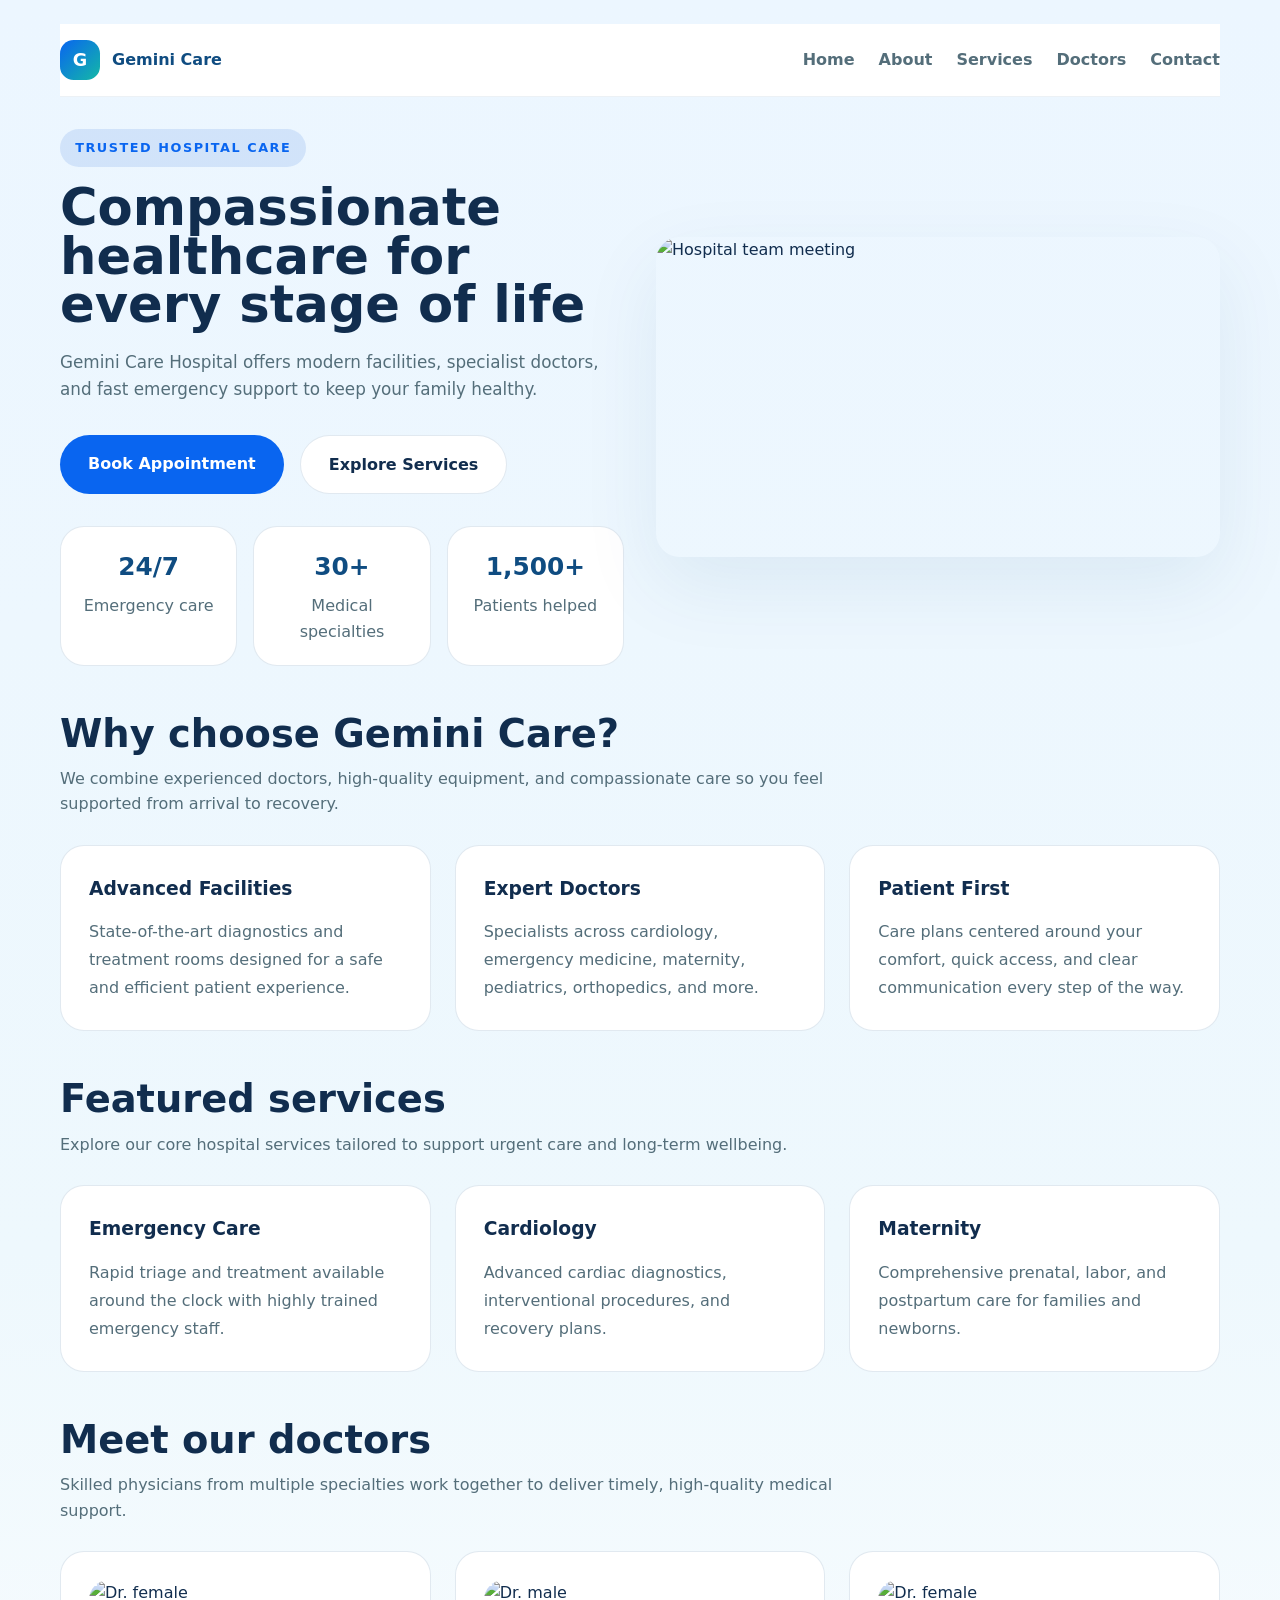
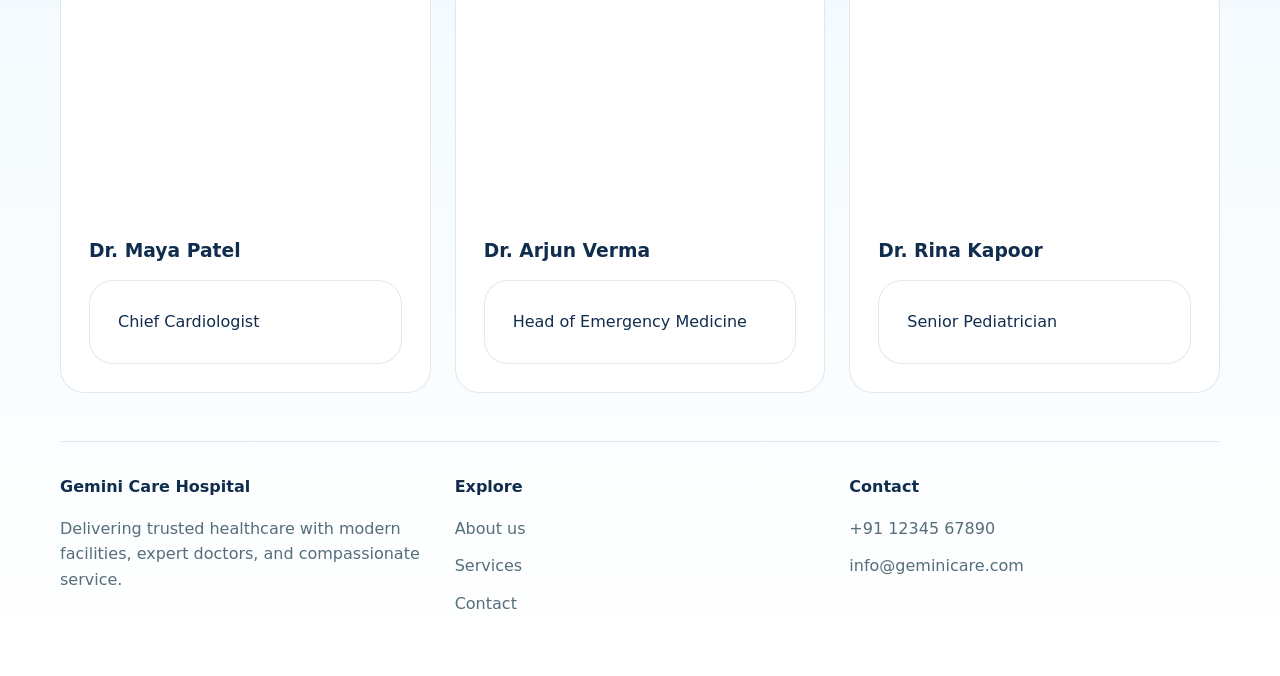
==== index.html @ 45336fba "first commit" ====
<!DOCTYPE html>
<html lang="en">
<head>
  <meta charset="UTF-8" />
  <meta name="viewport" content="width=device-width, initial-scale=1.0" />
  <title>Gemini Care Hospital</title>
  <link rel="stylesheet" href="style.css" />
</head>
<body>
  <div class="page">
    <header class="header">
      <a href="index.html" class="brand"><span class="mark">G</span>Gemini Care</a>
      <button class="menu-toggle" aria-label="Toggle navigation" aria-expanded="false">
        <span></span>
        <span></span>
        <span></span>
      </button>
      <nav class="nav">
        <a href="index.html">Home</a>
        <a href="about.html">About</a>
        <a href="services.html">Services</a>
        <a href="doctors.html">Doctors</a>
        <a href="contact.html">Contact</a>
      </nav>
    </header>

    <section class="hero">
      <div class="hero-copy">
        <span class="eyebrow">Trusted hospital care</span>
        <h1>Compassionate healthcare for every stage of life</h1>
        <p>Gemini Care Hospital offers modern facilities, specialist doctors, and fast emergency support to keep your family healthy.</p>
        <div class="hero-actions">
          <a href="contact.html" class="button button-primary">Book Appointment</a>
          <a href="services.html" class="button button-secondary">Explore Services</a>
        </div>

        <div class="stats">
          <div class="stat">
            <strong>24/7</strong>
            <span>Emergency care</span>
          </div>
          <div class="stat">
            <strong>30+</strong>
            <span>Medical specialties</span>
          </div>
          <div class="stat">
            <strong>1,500+</strong>
            <span>Patients helped</span>
          </div>
        </div>
      </div>
      <div class="hero-image">
        <img src="https://images.pexels.com/photos/4052238/pexels-photo-4052238.jpeg?auto=compress&cs=tinysrgb&w=1200" alt="Hospital team meeting" />
      </div>
    </section>

    <section class="section">
      <div class="section-header">
        <h2>Why choose Gemini Care?</h2>
        <p>We combine experienced doctors, high-quality equipment, and compassionate care so you feel supported from arrival to recovery.</p>
      </div>
      <div class="grid-3">
        <div class="feature-card card">
          <h3>Advanced Facilities</h3>
          <p>State-of-the-art diagnostics and treatment rooms designed for a safe and efficient patient experience.</p>
        </div>
        <div class="feature-card card">
          <h3>Expert Doctors</h3>
          <p>Specialists across cardiology, emergency medicine, maternity, pediatrics, orthopedics, and more.</p>
        </div>
        <div class="feature-card card">
          <h3>Patient First</h3>
          <p>Care plans centered around your comfort, quick access, and clear communication every step of the way.</p>
        </div>
      </div>
    </section>

    <section class="section">
      <div class="section-header">
        <h2>Featured services</h2>
        <p>Explore our core hospital services tailored to support urgent care and long-term wellbeing.</p>
      </div>
      <div class="grid-3">
        <div class="card">
          <h3>Emergency Care</h3>
          <p>Rapid triage and treatment available around the clock with highly trained emergency staff.</p>
        </div>
        <div class="card">
          <h3>Cardiology</h3>
          <p>Advanced cardiac diagnostics, interventional procedures, and recovery plans.</p>
        </div>
        <div class="card">
          <h3>Maternity</h3>
          <p>Comprehensive prenatal, labor, and postpartum care for families and newborns.</p>
        </div>
      </div>
    </section>

    <section class="section">
      <div class="section-header">
        <h2>Meet our doctors</h2>
        <p>Skilled physicians from multiple specialties work together to deliver timely, high-quality medical support.</p>
      </div>
      <div class="grid-3">
        <div class="profile-card">
          <img src="https://images.pexels.com/photos/3786134/pexels-photo-3786134.jpeg?auto=compress&cs=tinysrgb&w=1200" alt="Dr. female" />
          <h3>Dr. Maya Patel</h3>
          <p class="card">Chief Cardiologist</p>
        </div>
        <div class="profile-card">
          <img src="https://images.pexels.com/photos/1170979/pexels-photo-1170979.jpeg?auto=compress&cs=tinysrgb&w=1200" alt="Dr. male" />
          <h3>Dr. Arjun Verma</h3>
          <p class="card">Head of Emergency Medicine</p>
        </div>
        <div class="profile-card">
          <img src="https://images.pexels.com/photos/5212334/pexels-photo-5212334.jpeg?auto=compress&cs=tinysrgb&w=1200" alt="Dr. female" />
          <h3>Dr. Rina Kapoor</h3>
          <p class="card">Senior Pediatrician</p>
        </div>
      </div>
    </section>

    <footer>
      <div class="footer-grid">
        <div>
          <h4>Gemini Care Hospital</h4>
          <p>Delivering trusted healthcare with modern facilities, expert doctors, and compassionate service.</p>
        </div>
        <div>
          <h4>Explore</h4>
          <a href="about.html">About us</a><br />
          <a href="services.html">Services</a><br />
          <a href="contact.html">Contact</a>
        </div>
        <div>
          <h4>Contact</h4>
          <a href="tel:+911234567890">+91 12345 67890</a><br />
          <a href="mailto:info@geminicare.com">info@geminicare.com</a>
        </div>
      </div>
    </footer>
  </div>
  <script src="script.js"></script>
</body>
</html>
---- style.css ----
:root {
  --bg: linear-gradient(180deg, #ecf6ff 0%, #eef8fd 55%, #ffffff 100%);
  --surface: #ffffff;
  --primary: #0965f0;
  --secondary: #0f4c81;
  --accent: #14b8a6;
  --text: #112d4e;
  --muted: #546e7a;
  --border: rgba(15, 76, 129, 0.12);
  --radius: 1.5rem;
}

* {
  box-sizing: border-box;
  margin: 0;
  padding: 0;
}

html {
  scroll-behavior: smooth;
}

body {
  min-height: 100%;
  font-family: 'Inter', system-ui, sans-serif;
  background: var(--bg);
  color: var(--text);
  line-height: 1.6;
}

img {
  max-width: 100%;
  display: block;
}

button,
input,
textarea {
  font: inherit;
}

a {
  color: inherit;
  text-decoration: none;
}

.page {
  width: min(1160px, calc(100% - 2rem));
  margin: 0 auto;
  padding: 1.5rem 0 3rem;
}

.header {
  position: sticky;
  top: 0;
  z-index: 50;
  display: flex;
  align-items: center;
  justify-content: space-between;
  gap: 1rem;
  padding: 1rem 0;
  background: rgba(255, 255, 255, 0.98);
  backdrop-filter: blur(12px);
  border-bottom: 1px solid rgba(15, 76, 129, 0.08);
}

.brand {
  display: inline-flex;
  align-items: center;
  gap: 0.75rem;
  font-weight: 800;
  color: var(--secondary);
}

.brand .mark {
  width: 2.5rem;
  height: 2.5rem;
  border-radius: 0.85rem;
  background: linear-gradient(135deg, var(--primary), var(--accent));
  color: white;
  display: grid;
  place-items: center;
  font-size: 1.1rem;
}

.nav {
  display: flex;
  gap: 1.5rem;
  flex: 1;
  justify-content: flex-end;
  flex-wrap: wrap;
  width: 100%;
}

.menu-toggle {
  display: none;
  border: none;
  background: transparent;
  cursor: pointer;
  width: 2.6rem;
  height: 2.6rem;
  position: relative;
  padding: 0;
  margin-left: auto;
}

.menu-toggle span {
  display: block;
  position: absolute;
  left: 0.35rem;
  right: 0.35rem;
  height: 2px;
  background: var(--text);
  border-radius: 999px;
  transition: transform 0.25s ease, opacity 0.25s ease;
}

.menu-toggle span:nth-child(1) {
  top: 0.8rem;
}

.menu-toggle span:nth-child(2) {
  top: 1.25rem;
}

.menu-toggle span:nth-child(3) {
  top: 1.7rem;
}

.header.menu-open .menu-toggle span:nth-child(1) {
  transform: translateY(0.45rem) rotate(45deg);
}

.header.menu-open .menu-toggle span:nth-child(2) {
  opacity: 0;
}

.header.menu-open .menu-toggle span:nth-child(3) {
  transform: translateY(-0.45rem) rotate(-45deg);
}

.nav a {
  color: var(--muted);
  font-weight: 600;
  position: relative;
  transition: color 0.2s ease;
}

.nav a::after {
  content: '';
  position: absolute;
  left: 0;
  bottom: -0.25rem;
  width: 0;
  height: 2px;
  background: var(--primary);
  transition: width 0.2s ease;
}

.nav a:hover {
  color: var(--primary);
}

.nav a:hover::after {
  width: 100%;
}

.hero {
  display: grid;
  grid-template-columns: 1fr 1fr;
  gap: 2rem;
  align-items: center;
  margin: 2rem 0 2.5rem;
}

.hero-copy {
  max-width: 52rem;
}

.hero-copy .eyebrow {
  display: inline-flex;
  padding: 0.55rem 0.95rem;
  border-radius: 999px;
  background: rgba(21, 88, 214, 0.12);
  color: var(--primary);
  letter-spacing: 0.12em;
  text-transform: uppercase;
  font-weight: 700;
  font-size: 0.8rem;
  margin-bottom: 1rem;
}

.hero-copy h1 {
  font-size: clamp(2.75rem, 4vw, 4.5rem);
  line-height: 0.95;
  margin-bottom: 1.25rem;
}

.hero-copy p {
  color: var(--muted);
  margin-bottom: 2rem;
  font-size: 1.05rem;
}

.hero-actions {
  display: flex;
  gap: 1rem;
  flex-wrap: wrap;
}

.button,
.input-button {
  border: none;
  border-radius: 999px;
  padding: 1rem 1.75rem;
  font-weight: 700;
  transition: transform 0.2s ease, opacity 0.2s ease;
}

.button-primary {
  background: var(--primary);
  color: white;
}

.button-secondary {
  background: white;
  color: var(--text);
  border: 1px solid var(--border);
}

.button:hover,
.input-button:hover {
  transform: translateY(-2px);
  opacity: 0.95;
}

.card .button {
  margin-top: 1.5rem;
}

.hero-image {
  border-radius: var(--radius);
  overflow: hidden;
  box-shadow: 0 28px 80px rgba(15, 76, 129, 0.08);
  min-height: 320px;
}

.hero-image img {
  width: 100%;
  height: 100%;
  object-fit: cover;
}

.section {
  margin: 3rem 0;
}

.section-header {
  display: flex;
  flex-direction: column;
  gap: 0.75rem;
  margin-bottom: 1.75rem;
}

.section-header h2 {
  font-size: clamp(2rem, 3vw, 3.3rem);
  line-height: 1.05;
}

.section-header p {
  max-width: 52rem;
  color: var(--muted);
}

.grid-3,
.grid-2,
.grid-4 {
  display: grid;
  gap: 1.5rem;
}

.grid-3 {
  grid-template-columns: repeat(3, minmax(0, 1fr));
}

.grid-2 {
  grid-template-columns: repeat(2, minmax(0, 1fr));
}

.card,
.profile-card,
.review-card,
.feature-card,
.contact-card {
  background: var(--surface);
  border: 1px solid var(--border);
  border-radius: var(--radius);
  padding: 1.75rem;
}

.card h3,
.profile-card h3,
.review-card h3 {
  margin-bottom: 0.9rem;
}

.card p,
.review-card p {
  color: var(--muted);
  line-height: 1.75;
}

.stats {
  display: grid;
  grid-template-columns: repeat(3, minmax(0, 1fr));
  gap: 1rem;
  margin-top: 2rem;
}

.stat {
  background: white;
  border-radius: 1.5rem;
  padding: 1.25rem;
  text-align: center;
  border: 1px solid var(--border);
}

.stat strong {
  display: block;
  font-size: 1.55rem;
  margin-bottom: 0.4rem;
  color: var(--secondary);
}

.stat span {
  color: var(--muted);
}

.profile-card img {
  width: 100%;
  height: 240px;
  object-fit: cover;
  border-radius: 1.25rem;
  margin-bottom: 1rem;
}

.review-card {
  display: grid;
  gap: 1rem;
}

.review-meta {
  display: flex;
  align-items: center;
  gap: 1rem;
}

.review-meta img {
  width: 3rem;
  height: 3rem;
  border-radius: 999px;
  object-fit: cover;
}

.contact-grid {
  display: grid;
  grid-template-columns: 1fr 0.9fr;
  gap: 2rem;
}

.form-field {
  width: 100%;
  border-radius: 1rem;
  border: 1px solid var(--border);
  padding: 1rem 1.1rem;
  margin-bottom: 1rem;
  background: white;
}

footer {
  padding-top: 2rem;
  border-top: 1px solid var(--border);
  color: var(--muted);
}

footer .footer-grid {
  display: grid;
  grid-template-columns: repeat(3, minmax(0, 1fr));
  gap: 1.5rem;
}

footer h4 {
  margin-bottom: 1rem;
  color: var(--text);
}

footer a {
  display: inline-block;
  margin-bottom: 0.75rem;
  color: var(--muted);
}

footer a:hover {
  color: var(--primary);
}

@media (max-width: 920px) {
  .page {
    width: calc(100% - 2rem);
    padding: 1rem 0 2rem;
  }

  .header {
    justify-content: space-between;
    position: relative;
    padding-bottom: 1rem;
  }

  .menu-toggle {
    display: inline-flex;
    align-items: center;
    justify-content: center;
  }

  .nav {
    display: none;
    flex-direction: column;
    align-items: stretch;
    gap: 0.75rem;
    width: 100%;
    background: white;
    position: absolute;
    top: calc(100% + 0.5rem);
    left: 0;
    right: 0;
    padding: 1rem 1.25rem 1.25rem;
    border-radius: 0 0 1.25rem 1.25rem;
    box-shadow: 0 24px 60px rgba(15, 76, 129, 0.12);
    transition: opacity 0.3s ease, transform 0.3s ease;
  }

  .header.menu-open {
    padding-bottom: 1rem;
  }

  .header.menu-open .nav {
    display: flex;
    opacity: 1;
    transform: translateY(0);
  }

  .nav a {
    padding: 0.85rem 0.25rem;
    border-radius: 0.95rem;
    color: var(--text);
    background: rgba(21, 88, 214, 0.05);
  }

  .hero,
  .contact-grid,
  .stats,
  .grid-3,
  .grid-2,
  footer .footer-grid {
    grid-template-columns: 1fr;
  }

  .hero-copy {
    max-width: 100%;
  }

  .section-header p {
    max-width: 100%;
  }
}

@media (max-width: 620px) {
  .page {
    padding: 1rem 0 1.5rem;
  }

  .header {
    flex-direction: column;
    align-items: flex-start;
  }

  .hero {
    gap: 1.25rem;
  }

  .hero-copy h1 {
    font-size: 2.4rem;
  }

  .button,
  .input-button {
    width: 100%;
  }

  .nav {
    width: 100%;
    justify-content: flex-start;
  }

  .hero-image {
    min-height: 260px;
  }
}
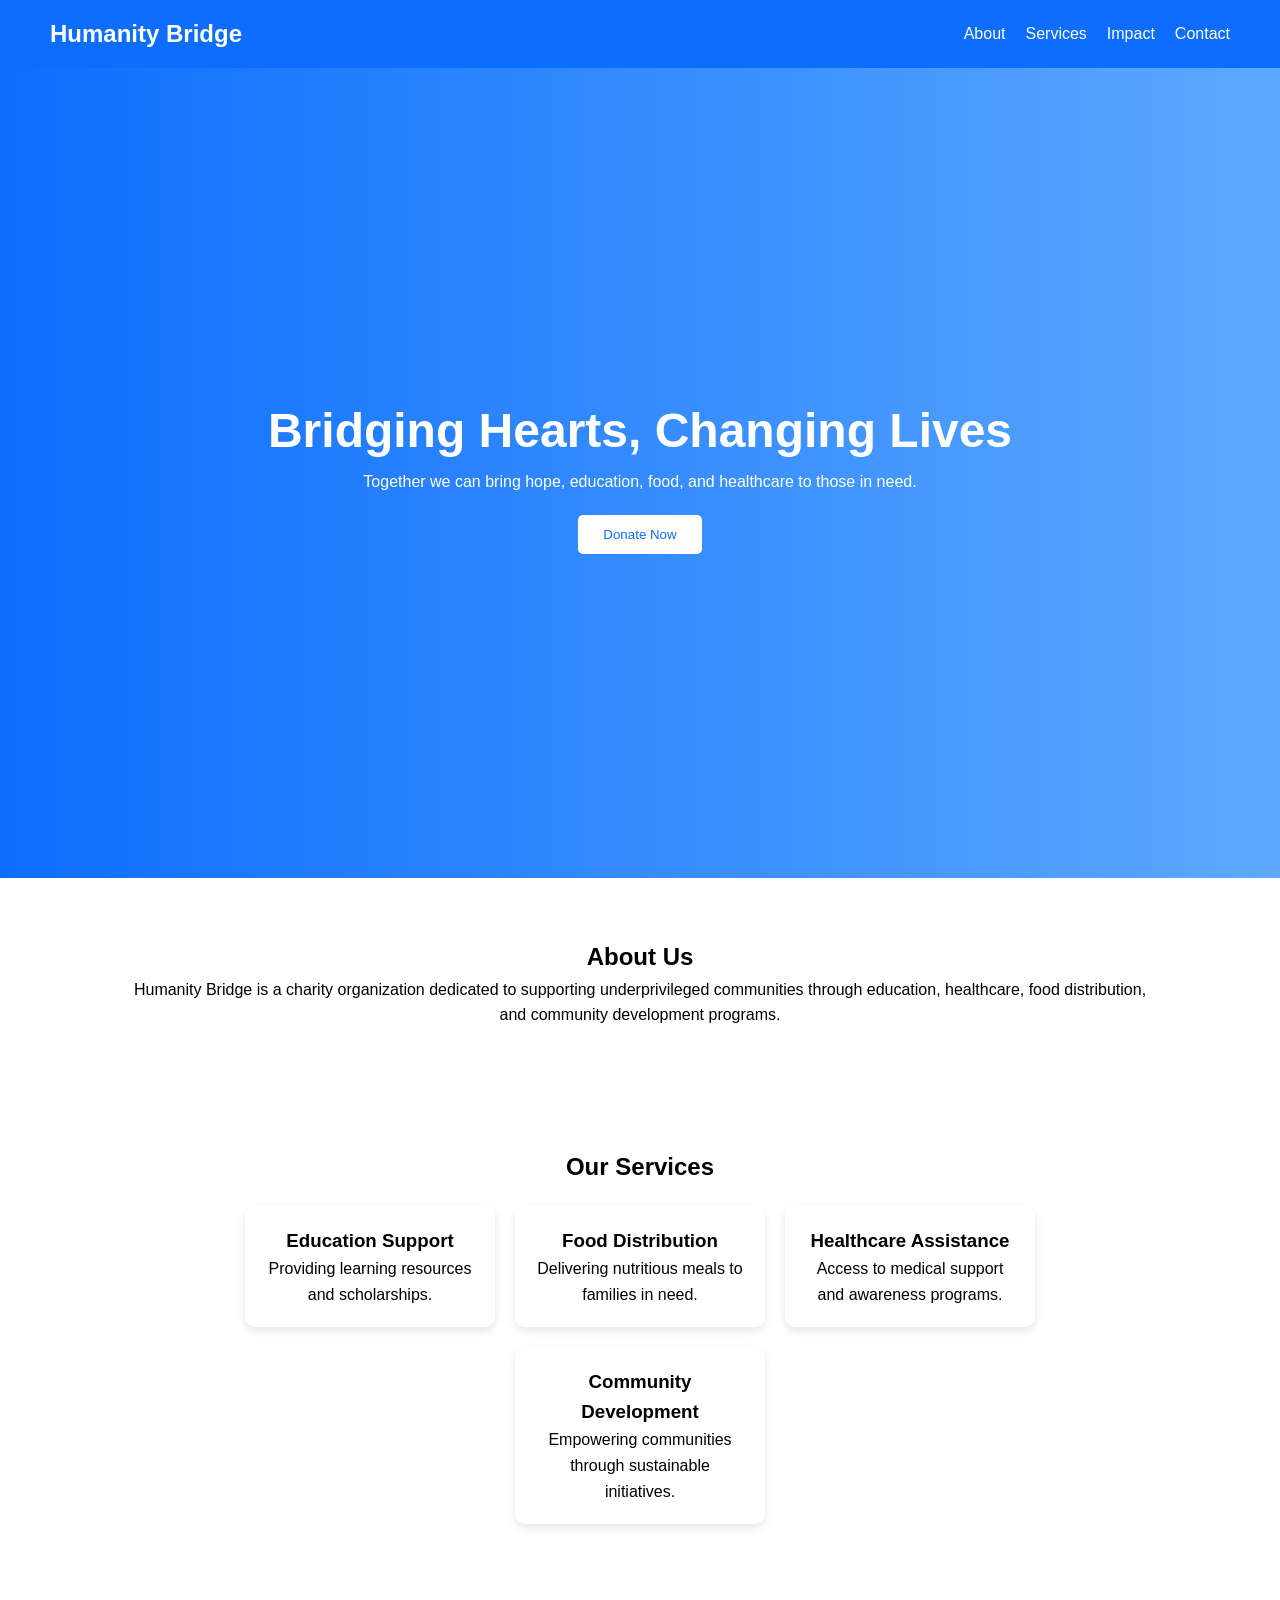
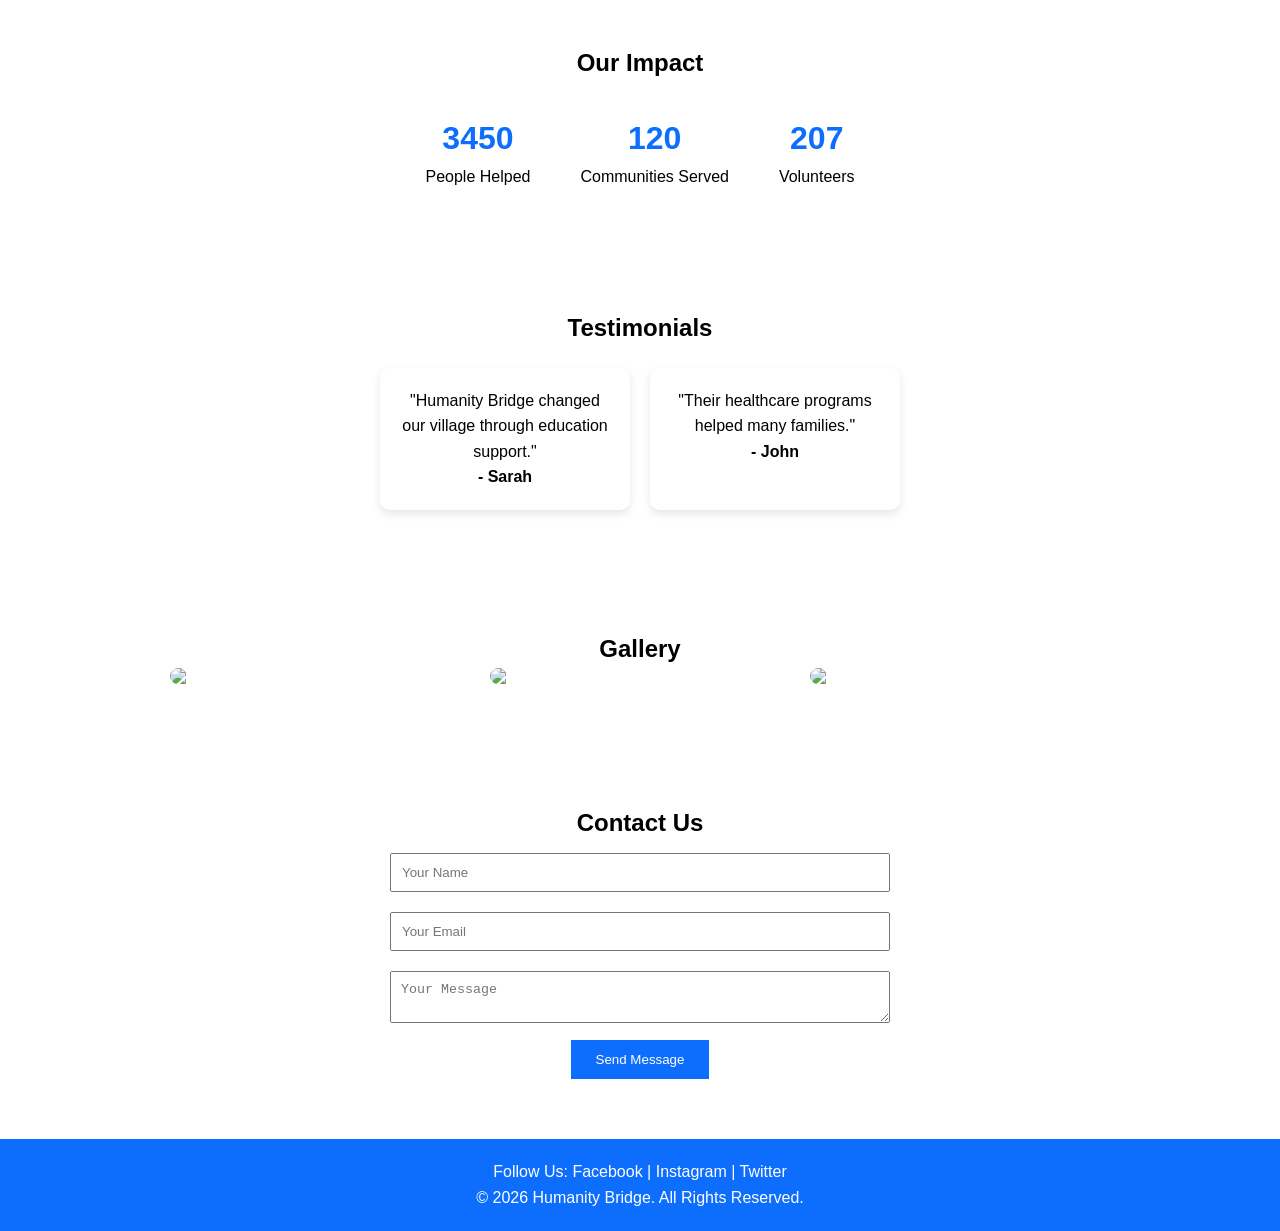
==== commit 8a6b38a9: "updated" ====
--- a/index.html
+++ b/index.html
@@ -1,145 +1,131 @@
 <!DOCTYPE html>
 <html lang="en">
 <head>
-  <meta charset="UTF-8" />
-  <meta name="viewport" content="width=device-width, initial-scale=1.0" />
-  <title>Gemini Care Hospital</title>
-  <link rel="stylesheet" href="style.css" />
+<meta charset="UTF-8">
+<meta name="viewport" content="width=device-width, initial-scale=1.0">
+<title>Humanity Bridge</title>
+<link rel="stylesheet" href="style.css">
 </head>
 <body>
-  <div class="page">
-    <header class="header">
-      <a href="index.html" class="brand"><span class="mark">G</span>Gemini Care</a>
-      <button class="menu-toggle" aria-label="Toggle navigation" aria-expanded="false">
-        <span></span>
-        <span></span>
-        <span></span>
-      </button>
-      <nav class="nav">
-        <a href="index.html">Home</a>
-        <a href="about.html">About</a>
-        <a href="services.html">Services</a>
-        <a href="doctors.html">Doctors</a>
-        <a href="contact.html">Contact</a>
-      </nav>
-    </header>
 
-    <section class="hero">
-      <div class="hero-copy">
-        <span class="eyebrow">Trusted hospital care</span>
-        <h1>Compassionate healthcare for every stage of life</h1>
-        <p>Gemini Care Hospital offers modern facilities, specialist doctors, and fast emergency support to keep your family healthy.</p>
-        <div class="hero-actions">
-          <a href="contact.html" class="button button-primary">Book Appointment</a>
-          <a href="services.html" class="button button-secondary">Explore Services</a>
+<header>
+    <nav>
+        <h2>Humanity Bridge</h2>
+        <ul>
+            <li><a href="#about">About</a></li>
+            <li><a href="#services">Services</a></li>
+            <li><a href="#impact">Impact</a></li>
+            <li><a href="#contact">Contact</a></li>
+        </ul>
+    </nav>
+</header>
+
+<section class="hero">
+    <div class="hero-content">
+        <h1>Bridging Hearts, Changing Lives</h1>
+        <p>Together we can bring hope, education, food, and healthcare to those in need.</p>
+        <button>Donate Now</button>
+    </div>
+</section>
+
+<section id="about" class="section">
+    <h2>About Us</h2>
+    <p>
+        Humanity Bridge is a charity organization dedicated to supporting
+        underprivileged communities through education, healthcare,
+        food distribution, and community development programs.
+    </p>
+</section>
+
+<section id="services" class="section">
+    <h2>Our Services</h2>
+
+    <div class="cards">
+        <div class="card">
+            <h3>Education Support</h3>
+            <p>Providing learning resources and scholarships.</p>
         </div>
 
-        <div class="stats">
-          <div class="stat">
-            <strong>24/7</strong>
-            <span>Emergency care</span>
-          </div>
-          <div class="stat">
-            <strong>30+</strong>
-            <span>Medical specialties</span>
-          </div>
-          <div class="stat">
-            <strong>1,500+</strong>
-            <span>Patients helped</span>
-          </div>
+        <div class="card">
+            <h3>Food Distribution</h3>
+            <p>Delivering nutritious meals to families in need.</p>
         </div>
-      </div>
-      <div class="hero-image">
-        <img src="https://images.pexels.com/photos/4052238/pexels-photo-4052238.jpeg?auto=compress&cs=tinysrgb&w=1200" alt="Hospital team meeting" />
-      </div>
-    </section>
 
-    <section class="section">
-      <div class="section-header">
-        <h2>Why choose Gemini Care?</h2>
-        <p>We combine experienced doctors, high-quality equipment, and compassionate care so you feel supported from arrival to recovery.</p>
-      </div>
-      <div class="grid-3">
-        <div class="feature-card card">
-          <h3>Advanced Facilities</h3>
-          <p>State-of-the-art diagnostics and treatment rooms designed for a safe and efficient patient experience.</p>
+        <div class="card">
+            <h3>Healthcare Assistance</h3>
+            <p>Access to medical support and awareness programs.</p>
         </div>
-        <div class="feature-card card">
-          <h3>Expert Doctors</h3>
-          <p>Specialists across cardiology, emergency medicine, maternity, pediatrics, orthopedics, and more.</p>
+
+        <div class="card">
+            <h3>Community Development</h3>
+            <p>Empowering communities through sustainable initiatives.</p>
         </div>
-        <div class="feature-card card">
-          <h3>Patient First</h3>
-          <p>Care plans centered around your comfort, quick access, and clear communication every step of the way.</p>
+    </div>
+</section>
+
+<section id="impact" class="section impact">
+    <h2>Our Impact</h2>
+
+    <div class="stats">
+        <div>
+            <h3 class="counter" data-target="5000">0</h3>
+            <p>People Helped</p>
         </div>
-      </div>
-    </section>
 
-    <section class="section">
-      <div class="section-header">
-        <h2>Featured services</h2>
-        <p>Explore our core hospital services tailored to support urgent care and long-term wellbeing.</p>
-      </div>
-      <div class="grid-3">
+        <div>
+            <h3 class="counter" data-target="120">0</h3>
+            <p>Communities Served</p>
+        </div>
+
+        <div>
+            <h3 class="counter" data-target="300">0</h3>
+            <p>Volunteers</p>
+        </div>
+    </div>
+</section>
+
+<section class="section">
+    <h2>Testimonials</h2>
+
+    <div class="cards">
         <div class="card">
-          <h3>Emergency Care</h3>
-          <p>Rapid triage and treatment available around the clock with highly trained emergency staff.</p>
+            <p>"Humanity Bridge changed our village through education support."</p>
+            <h4>- Sarah</h4>
         </div>
+
         <div class="card">
-          <h3>Cardiology</h3>
-          <p>Advanced cardiac diagnostics, interventional procedures, and recovery plans.</p>
+            <p>"Their healthcare programs helped many families."</p>
+            <h4>- John</h4>
         </div>
-        <div class="card">
-          <h3>Maternity</h3>
-          <p>Comprehensive prenatal, labor, and postpartum care for families and newborns.</p>
-        </div>
-      </div>
-    </section>
+    </div>
+</section>
 
-    <section class="section">
-      <div class="section-header">
-        <h2>Meet our doctors</h2>
-        <p>Skilled physicians from multiple specialties work together to deliver timely, high-quality medical support.</p>
-      </div>
-      <div class="grid-3">
-        <div class="profile-card">
-          <img src="https://images.pexels.com/photos/3786134/pexels-photo-3786134.jpeg?auto=compress&cs=tinysrgb&w=1200" alt="Dr. female" />
-          <h3>Dr. Maya Patel</h3>
-          <p class="card">Chief Cardiologist</p>
-        </div>
-        <div class="profile-card">
-          <img src="https://images.pexels.com/photos/1170979/pexels-photo-1170979.jpeg?auto=compress&cs=tinysrgb&w=1200" alt="Dr. male" />
-          <h3>Dr. Arjun Verma</h3>
-          <p class="card">Head of Emergency Medicine</p>
-        </div>
-        <div class="profile-card">
-          <img src="https://images.pexels.com/photos/5212334/pexels-photo-5212334.jpeg?auto=compress&cs=tinysrgb&w=1200" alt="Dr. female" />
-          <h3>Dr. Rina Kapoor</h3>
-          <p class="card">Senior Pediatrician</p>
-        </div>
-      </div>
-    </section>
+<section class="section gallery">
+    <h2>Gallery</h2>
 
-    <footer>
-      <div class="footer-grid">
-        <div>
-          <h4>Gemini Care Hospital</h4>
-          <p>Delivering trusted healthcare with modern facilities, expert doctors, and compassionate service.</p>
-        </div>
-        <div>
-          <h4>Explore</h4>
-          <a href="about.html">About us</a><br />
-          <a href="services.html">Services</a><br />
-          <a href="contact.html">Contact</a>
-        </div>
-        <div>
-          <h4>Contact</h4>
-          <a href="tel:+911234567890">+91 12345 67890</a><br />
-          <a href="mailto:info@geminicare.com">info@geminicare.com</a>
-        </div>
-      </div>
-    </footer>
-  </div>
-  <script src="script.js"></script>
+    <div class="gallery-grid">
+        <img src="https://picsum.photos/300/200?1">
+        <img src="https://picsum.photos/300/200?2">
+        <img src="https://picsum.photos/300/200?3">
+    </div>
+</section>
+
+<section id="contact" class="section">
+    <h2>Contact Us</h2>
+
+    <form>
+        <input type="text" placeholder="Your Name" required>
+        <input type="email" placeholder="Your Email" required>
+        <textarea placeholder="Your Message"></textarea>
+        <button type="submit">Send Message</button>
+    </form>
+</section>
+
+<footer>
+    <p>Follow Us: Facebook | Instagram | Twitter</p>
+    <p>© 2026 Humanity Bridge. All Rights Reserved.</p>
+</footer>
+
+<script src="script.js"></script>
 </body>
 </html>
--- a/style.css
+++ b/style.css
@@ -1,508 +1,153 @@
-:root {
-  --bg: linear-gradient(180deg, #ecf6ff 0%, #eef8fd 55%, #ffffff 100%);
-  --surface: #ffffff;
-  --primary: #0965f0;
-  --secondary: #0f4c81;
-  --accent: #14b8a6;
-  --text: #112d4e;
-  --muted: #546e7a;
-  --border: rgba(15, 76, 129, 0.12);
-  --radius: 1.5rem;
+*{
+    margin:0;
+    padding:0;
+    box-sizing:border-box;
+    scroll-behavior:smooth;
 }
 
-* {
-  box-sizing: border-box;
-  margin: 0;
-  padding: 0;
+body{
+    font-family:Arial, sans-serif;
+    line-height:1.6;
 }
 
-html {
-  scroll-behavior: smooth;
+header{
+    background:#0d6efd;
+    padding:15px 50px;
+    color:white;
 }
 
-body {
-  min-height: 100%;
-  font-family: 'Inter', system-ui, sans-serif;
-  background: var(--bg);
-  color: var(--text);
-  line-height: 1.6;
+nav{
+    display:flex;
+    justify-content:space-between;
+    align-items:center;
 }
 
-img {
-  max-width: 100%;
-  display: block;
+nav ul{
+    list-style:none;
+    display:flex;
+    gap:20px;
 }
 
-button,
-input,
-textarea {
-  font: inherit;
+nav a{
+    color:white;
+    text-decoration:none;
 }
 
-a {
-  color: inherit;
-  text-decoration: none;
+.hero{
+    height:90vh;
+    display:flex;
+    justify-content:center;
+    align-items:center;
+    text-align:center;
+    background:linear-gradient(to right,#0d6efd,#5da9ff);
+    color:white;
 }
 
-.page {
-  width: min(1160px, calc(100% - 2rem));
-  margin: 0 auto;
-  padding: 1.5rem 0 3rem;
+.hero h1{
+    font-size:3rem;
 }
 
-.header {
-  position: sticky;
-  top: 0;
-  z-index: 50;
-  display: flex;
-  align-items: center;
-  justify-content: space-between;
-  gap: 1rem;
-  padding: 1rem 0;
-  background: rgba(255, 255, 255, 0.98);
-  backdrop-filter: blur(12px);
-  border-bottom: 1px solid rgba(15, 76, 129, 0.08);
+.hero button{
+    margin-top:20px;
+    padding:12px 25px;
+    border:none;
+    background:white;
+    color:#0d6efd;
+    cursor:pointer;
+    border-radius:5px;
 }
 
-.brand {
-  display: inline-flex;
-  align-items: center;
-  gap: 0.75rem;
-  font-weight: 800;
-  color: var(--secondary);
+.hero button:hover{
+    transform:scale(1.05);
 }
 
-.brand .mark {
-  width: 2.5rem;
-  height: 2.5rem;
-  border-radius: 0.85rem;
-  background: linear-gradient(135deg, var(--primary), var(--accent));
-  color: white;
-  display: grid;
-  place-items: center;
-  font-size: 1.1rem;
+.section{
+    padding:60px 10%;
+    text-align:center;
 }
 
-.nav {
-  display: flex;
-  gap: 1.5rem;
-  flex: 1;
-  justify-content: flex-end;
-  flex-wrap: wrap;
-  width: 100%;
+.cards{
+    display:flex;
+    gap:20px;
+    flex-wrap:wrap;
+    justify-content:center;
+    margin-top:20px;
 }
 
-.menu-toggle {
-  display: none;
-  border: none;
-  background: transparent;
-  cursor: pointer;
-  width: 2.6rem;
-  height: 2.6rem;
-  position: relative;
-  padding: 0;
-  margin-left: auto;
+.card{
+    width:250px;
+    padding:20px;
+    background:white;
+    box-shadow:0 4px 10px rgba(0,0,0,0.1);
+    border-radius:10px;
+    transition:0.3s;
 }
 
-.menu-toggle span {
-  display: block;
-  position: absolute;
-  left: 0.35rem;
-  right: 0.35rem;
-  height: 2px;
-  background: var(--text);
-  border-radius: 999px;
-  transition: transform 0.25s ease, opacity 0.25s ease;
+.card:hover{
+    transform:translateY(-10px);
 }
 
-.menu-toggle span:nth-child(1) {
-  top: 0.8rem;
+.stats{
+    display:flex;
+    justify-content:center;
+    gap:50px;
+    margin-top:30px;
 }
 
-.menu-toggle span:nth-child(2) {
-  top: 1.25rem;
+.counter{
+    color:#0d6efd;
+    font-size:2rem;
 }
 
-.menu-toggle span:nth-child(3) {
-  top: 1.7rem;
+.gallery-grid{
+    display:flex;
+    justify-content:center;
+    gap:20px;
+    flex-wrap:wrap;
 }
 
-.header.menu-open .menu-toggle span:nth-child(1) {
-  transform: translateY(0.45rem) rotate(45deg);
+.gallery-grid img{
+    width:300px;
+    border-radius:10px;
 }
 
-.header.menu-open .menu-toggle span:nth-child(2) {
-  opacity: 0;
+form{
+    max-width:500px;
+    margin:auto;
 }
 
-.header.menu-open .menu-toggle span:nth-child(3) {
-  transform: translateY(-0.45rem) rotate(-45deg);
+form input,
+form textarea{
+    width:100%;
+    padding:10px;
+    margin:10px 0;
 }
 
-.nav a {
-  color: var(--muted);
-  font-weight: 600;
-  position: relative;
-  transition: color 0.2s ease;
+form button{
+    padding:12px 25px;
+    background:#0d6efd;
+    color:white;
+    border:none;
 }
 
-.nav a::after {
-  content: '';
-  position: absolute;
-  left: 0;
-  bottom: -0.25rem;
-  width: 0;
-  height: 2px;
-  background: var(--primary);
-  transition: width 0.2s ease;
+footer{
+    background:#0d6efd;
+    color:white;
+    text-align:center;
+    padding:20px;
 }
 
-.nav a:hover {
-  color: var(--primary);
-}
+@media(max-width:768px){
 
-.nav a:hover::after {
-  width: 100%;
-}
+    nav{
+        flex-direction:column;
+    }
 
-.hero {
-  display: grid;
-  grid-template-columns: 1fr 1fr;
-  gap: 2rem;
-  align-items: center;
-  margin: 2rem 0 2.5rem;
-}
+    .hero h1{
+        font-size:2rem;
+    }
 
-.hero-copy {
-  max-width: 52rem;
-}
-
-.hero-copy .eyebrow {
-  display: inline-flex;
-  padding: 0.55rem 0.95rem;
-  border-radius: 999px;
-  background: rgba(21, 88, 214, 0.12);
-  color: var(--primary);
-  letter-spacing: 0.12em;
-  text-transform: uppercase;
-  font-weight: 700;
-  font-size: 0.8rem;
-  margin-bottom: 1rem;
-}
-
-.hero-copy h1 {
-  font-size: clamp(2.75rem, 4vw, 4.5rem);
-  line-height: 0.95;
-  margin-bottom: 1.25rem;
-}
-
-.hero-copy p {
-  color: var(--muted);
-  margin-bottom: 2rem;
-  font-size: 1.05rem;
-}
-
-.hero-actions {
-  display: flex;
-  gap: 1rem;
-  flex-wrap: wrap;
-}
-
-.button,
-.input-button {
-  border: none;
-  border-radius: 999px;
-  padding: 1rem 1.75rem;
-  font-weight: 700;
-  transition: transform 0.2s ease, opacity 0.2s ease;
-}
-
-.button-primary {
-  background: var(--primary);
-  color: white;
-}
-
-.button-secondary {
-  background: white;
-  color: var(--text);
-  border: 1px solid var(--border);
-}
-
-.button:hover,
-.input-button:hover {
-  transform: translateY(-2px);
-  opacity: 0.95;
-}
-
-.card .button {
-  margin-top: 1.5rem;
-}
-
-.hero-image {
-  border-radius: var(--radius);
-  overflow: hidden;
-  box-shadow: 0 28px 80px rgba(15, 76, 129, 0.08);
-  min-height: 320px;
-}
-
-.hero-image img {
-  width: 100%;
-  height: 100%;
-  object-fit: cover;
-}
-
-.section {
-  margin: 3rem 0;
-}
-
-.section-header {
-  display: flex;
-  flex-direction: column;
-  gap: 0.75rem;
-  margin-bottom: 1.75rem;
-}
-
-.section-header h2 {
-  font-size: clamp(2rem, 3vw, 3.3rem);
-  line-height: 1.05;
-}
-
-.section-header p {
-  max-width: 52rem;
-  color: var(--muted);
-}
-
-.grid-3,
-.grid-2,
-.grid-4 {
-  display: grid;
-  gap: 1.5rem;
-}
-
-.grid-3 {
-  grid-template-columns: repeat(3, minmax(0, 1fr));
-}
-
-.grid-2 {
-  grid-template-columns: repeat(2, minmax(0, 1fr));
-}
-
-.card,
-.profile-card,
-.review-card,
-.feature-card,
-.contact-card {
-  background: var(--surface);
-  border: 1px solid var(--border);
-  border-radius: var(--radius);
-  padding: 1.75rem;
-}
-
-.card h3,
-.profile-card h3,
-.review-card h3 {
-  margin-bottom: 0.9rem;
-}
-
-.card p,
-.review-card p {
-  color: var(--muted);
-  line-height: 1.75;
-}
-
-.stats {
-  display: grid;
-  grid-template-columns: repeat(3, minmax(0, 1fr));
-  gap: 1rem;
-  margin-top: 2rem;
-}
-
-.stat {
-  background: white;
-  border-radius: 1.5rem;
-  padding: 1.25rem;
-  text-align: center;
-  border: 1px solid var(--border);
-}
-
-.stat strong {
-  display: block;
-  font-size: 1.55rem;
-  margin-bottom: 0.4rem;
-  color: var(--secondary);
-}
-
-.stat span {
-  color: var(--muted);
-}
-
-.profile-card img {
-  width: 100%;
-  height: 240px;
-  object-fit: cover;
-  border-radius: 1.25rem;
-  margin-bottom: 1rem;
-}
-
-.review-card {
-  display: grid;
-  gap: 1rem;
-}
-
-.review-meta {
-  display: flex;
-  align-items: center;
-  gap: 1rem;
-}
-
-.review-meta img {
-  width: 3rem;
-  height: 3rem;
-  border-radius: 999px;
-  object-fit: cover;
-}
-
-.contact-grid {
-  display: grid;
-  grid-template-columns: 1fr 0.9fr;
-  gap: 2rem;
-}
-
-.form-field {
-  width: 100%;
-  border-radius: 1rem;
-  border: 1px solid var(--border);
-  padding: 1rem 1.1rem;
-  margin-bottom: 1rem;
-  background: white;
-}
-
-footer {
-  padding-top: 2rem;
-  border-top: 1px solid var(--border);
-  color: var(--muted);
-}
-
-footer .footer-grid {
-  display: grid;
-  grid-template-columns: repeat(3, minmax(0, 1fr));
-  gap: 1.5rem;
-}
-
-footer h4 {
-  margin-bottom: 1rem;
-  color: var(--text);
-}
-
-footer a {
-  display: inline-block;
-  margin-bottom: 0.75rem;
-  color: var(--muted);
-}
-
-footer a:hover {
-  color: var(--primary);
-}
-
-@media (max-width: 920px) {
-  .page {
-    width: calc(100% - 2rem);
-    padding: 1rem 0 2rem;
-  }
-
-  .header {
-    justify-content: space-between;
-    position: relative;
-    padding-bottom: 1rem;
-  }
-
-  .menu-toggle {
-    display: inline-flex;
-    align-items: center;
-    justify-content: center;
-  }
-
-  .nav {
-    display: none;
-    flex-direction: column;
-    align-items: stretch;
-    gap: 0.75rem;
-    width: 100%;
-    background: white;
-    position: absolute;
-    top: calc(100% + 0.5rem);
-    left: 0;
-    right: 0;
-    padding: 1rem 1.25rem 1.25rem;
-    border-radius: 0 0 1.25rem 1.25rem;
-    box-shadow: 0 24px 60px rgba(15, 76, 129, 0.12);
-    transition: opacity 0.3s ease, transform 0.3s ease;
-  }
-
-  .header.menu-open {
-    padding-bottom: 1rem;
-  }
-
-  .header.menu-open .nav {
-    display: flex;
-    opacity: 1;
-    transform: translateY(0);
-  }
-
-  .nav a {
-    padding: 0.85rem 0.25rem;
-    border-radius: 0.95rem;
-    color: var(--text);
-    background: rgba(21, 88, 214, 0.05);
-  }
-
-  .hero,
-  .contact-grid,
-  .stats,
-  .grid-3,
-  .grid-2,
-  footer .footer-grid {
-    grid-template-columns: 1fr;
-  }
-
-  .hero-copy {
-    max-width: 100%;
-  }
-
-  .section-header p {
-    max-width: 100%;
-  }
-}
-
-@media (max-width: 620px) {
-  .page {
-    padding: 1rem 0 1.5rem;
-  }
-
-  .header {
-    flex-direction: column;
-    align-items: flex-start;
-  }
-
-  .hero {
-    gap: 1.25rem;
-  }
-
-  .hero-copy h1 {
-    font-size: 2.4rem;
-  }
-
-  .button,
-  .input-button {
-    width: 100%;
-  }
-
-  .nav {
-    width: 100%;
-    justify-content: flex-start;
-  }
-
-  .hero-image {
-    min-height: 260px;
-  }
-}
+    .stats{
+        flex-direction:column;
+    }
+}
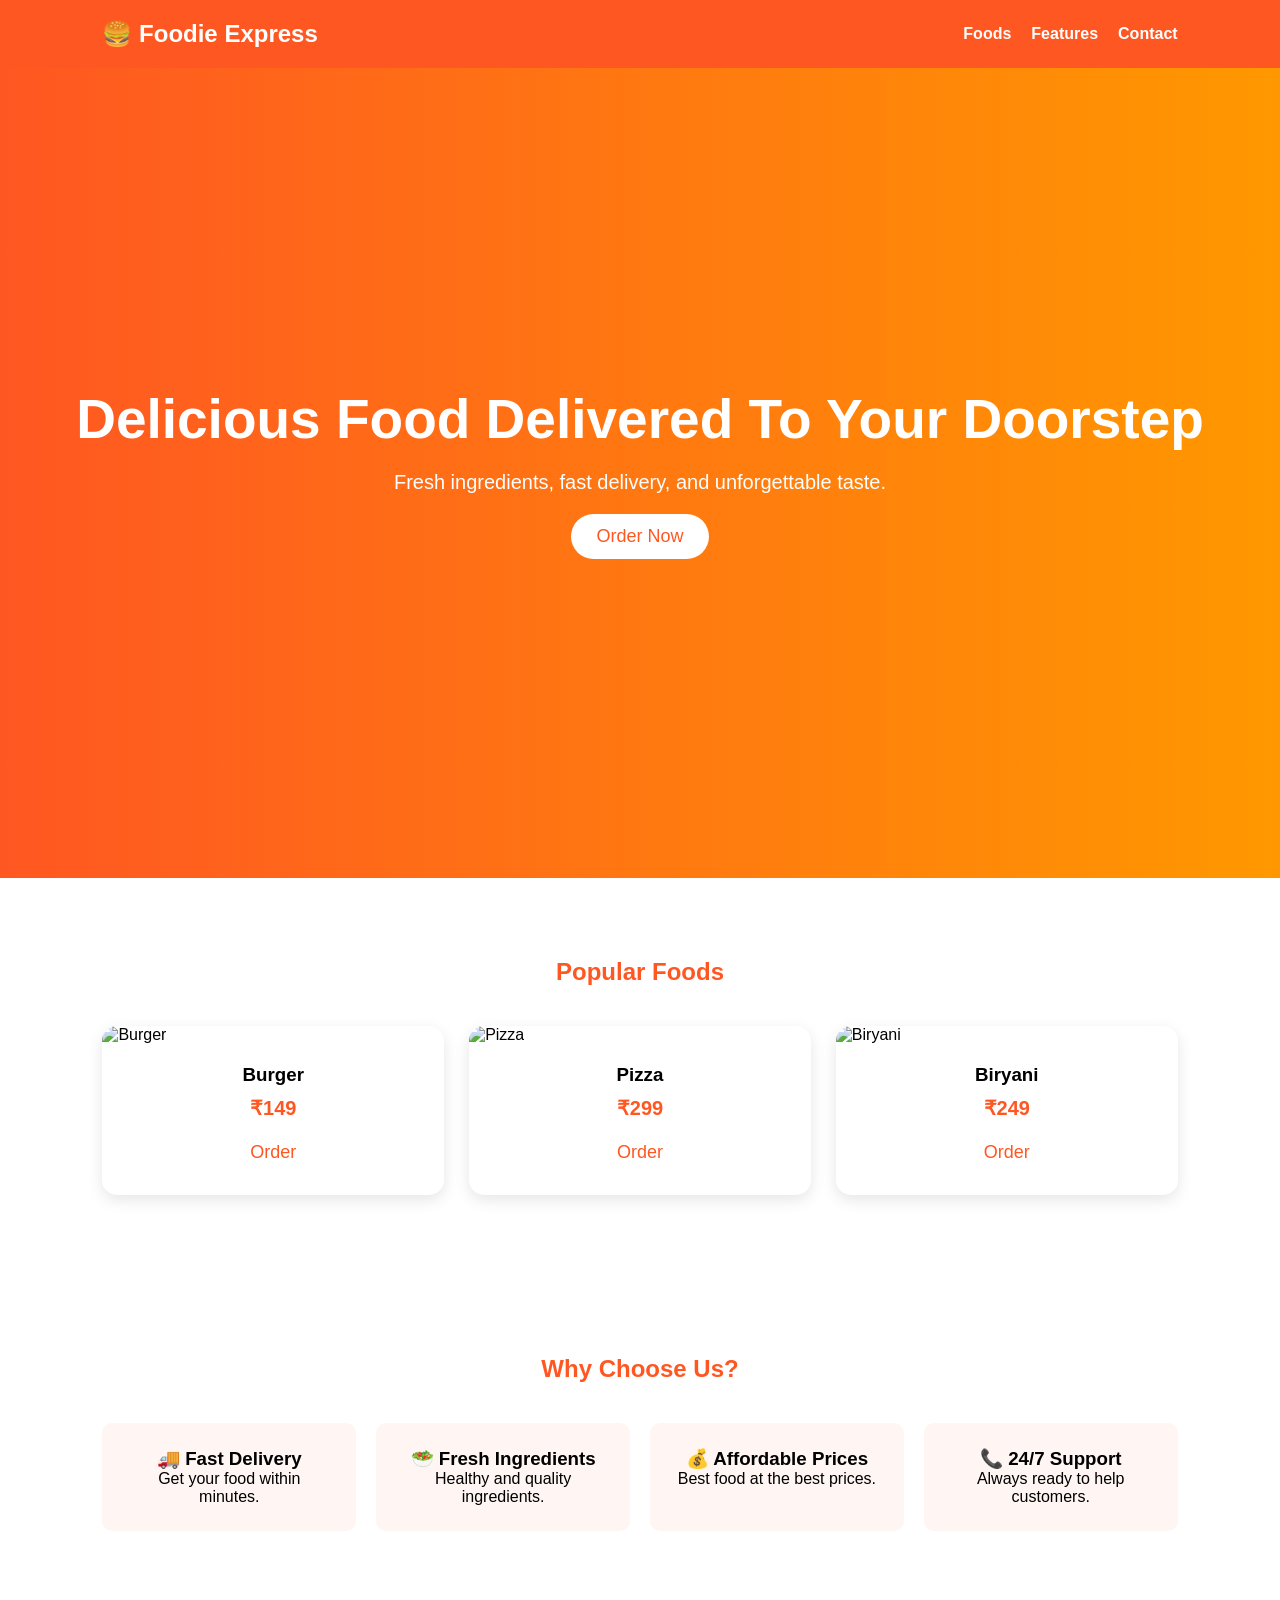
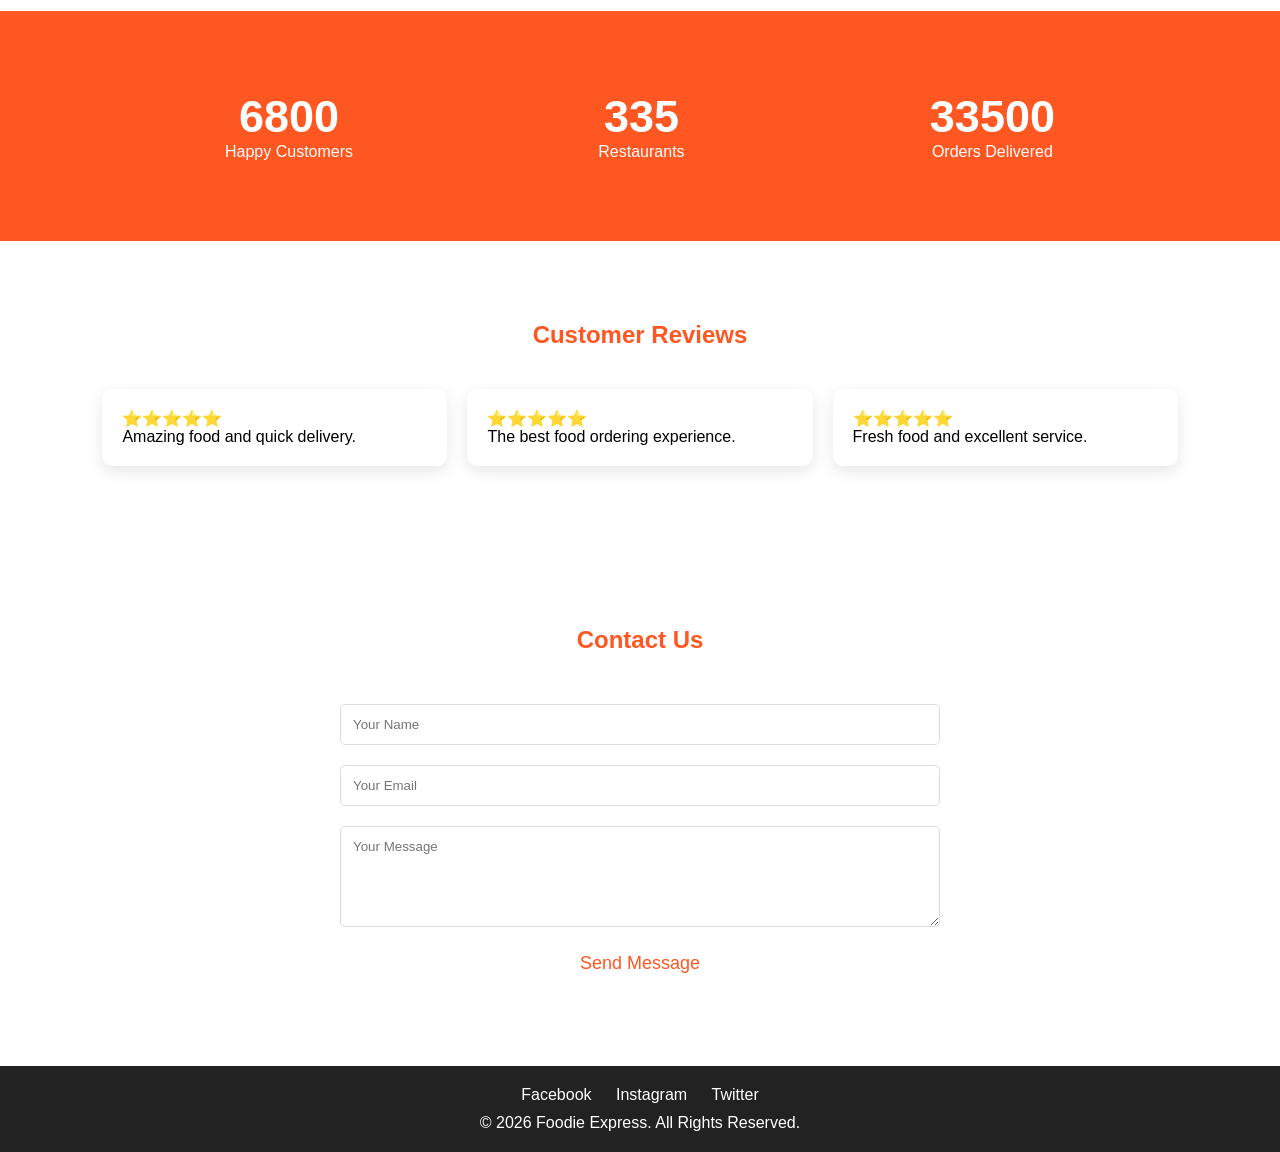
==== commit 00cc4cc8: "updates" ====
--- a/index.html
+++ b/index.html
@@ -3,129 +3,402 @@
 <head>
 <meta charset="UTF-8">
 <meta name="viewport" content="width=device-width, initial-scale=1.0">
-<title>Humanity Bridge</title>
-<link rel="stylesheet" href="style.css">
+<title>Foodie Express</title>
+
+<style>
+*{
+    margin:0;
+    padding:0;
+    box-sizing:border-box;
+    font-family:Arial, sans-serif;
+    scroll-behavior:smooth;
+}
+
+body{
+    background:#fff;
+}
+
+/* Navbar */
+nav{
+    display:flex;
+    justify-content:space-between;
+    align-items:center;
+    padding:20px 8%;
+    background:#ff5722;
+    color:white;
+    position:sticky;
+    top:0;
+    z-index:100;
+}
+
+.logo{
+    font-size:24px;
+    font-weight:bold;
+}
+
+nav ul{
+    display:flex;
+    list-style:none;
+}
+
+nav ul li{
+    margin-left:20px;
+}
+
+nav ul li a{
+    text-decoration:none;
+    color:white;
+    font-weight:bold;
+}
+
+/* Hero */
+.hero{
+    height:90vh;
+    display:flex;
+    justify-content:center;
+    align-items:center;
+    text-align:center;
+    background:linear-gradient(to right,#ff5722,#ff9800);
+    color:white;
+    padding:20px;
+}
+
+.hero-content h1{
+    font-size:55px;
+    margin-bottom:20px;
+}
+
+.hero-content p{
+    font-size:20px;
+    margin-bottom:20px;
+}
+
+.btn{
+    padding:12px 25px;
+    border:none;
+    border-radius:30px;
+    background:white;
+    color:#ff5722;
+    font-size:18px;
+    cursor:pointer;
+    transition:.3s;
+}
+
+.btn:hover{
+    transform:scale(1.05);
+}
+
+/* Sections */
+section{
+    padding:80px 8%;
+}
+
+.section-title{
+    text-align:center;
+    margin-bottom:40px;
+    color:#ff5722;
+}
+
+/* Food Cards */
+.food-container{
+    display:grid;
+    grid-template-columns:repeat(auto-fit,minmax(250px,1fr));
+    gap:25px;
+}
+
+.card{
+    background:white;
+    border-radius:15px;
+    overflow:hidden;
+    box-shadow:0 5px 15px rgba(0,0,0,.1);
+    transition:.3s;
+}
+
+.card:hover{
+    transform:translateY(-8px);
+}
+
+.card img{
+    width:100%;
+    height:200px;
+    object-fit:cover;
+}
+
+.card-content{
+    padding:20px;
+    text-align:center;
+}
+
+.price{
+    color:#ff5722;
+    font-size:20px;
+    font-weight:bold;
+    margin:10px 0;
+}
+
+/* Features */
+.features{
+    display:grid;
+    grid-template-columns:repeat(auto-fit,minmax(220px,1fr));
+    gap:20px;
+}
+
+.feature-box{
+    background:#fff5f2;
+    padding:25px;
+    text-align:center;
+    border-radius:10px;
+}
+
+/* Stats */
+.stats{
+    background:#ff5722;
+    color:white;
+}
+
+.stats-container{
+    display:flex;
+    justify-content:space-around;
+    flex-wrap:wrap;
+    text-align:center;
+}
+
+.counter{
+    font-size:45px;
+    font-weight:bold;
+}
+
+/* Testimonials */
+.testimonials{
+    display:grid;
+    grid-template-columns:repeat(auto-fit,minmax(250px,1fr));
+    gap:20px;
+}
+
+.testimonial{
+    background:white;
+    padding:20px;
+    border-radius:10px;
+    box-shadow:0 5px 15px rgba(0,0,0,.1);
+}
+
+/* Contact */
+.contact-form{
+    max-width:600px;
+    margin:auto;
+}
+
+.contact-form input,
+.contact-form textarea{
+    width:100%;
+    padding:12px;
+    margin:10px 0;
+    border:1px solid #ddd;
+    border-radius:5px;
+}
+
+.contact-form button{
+    width:100%;
+}
+
+/* Footer */
+footer{
+    background:#222;
+    color:white;
+    text-align:center;
+    padding:20px;
+}
+
+.social{
+    margin-bottom:10px;
+}
+
+.social span{
+    margin:0 10px;
+    cursor:pointer;
+}
+
+@media(max-width:768px){
+    .hero-content h1{
+        font-size:36px;
+    }
+
+    nav{
+        flex-direction:column;
+    }
+
+    nav ul{
+        margin-top:10px;
+    }
+}
+</style>
 </head>
+
 <body>
 
-<header>
-    <nav>
-        <h2>Humanity Bridge</h2>
-        <ul>
-            <li><a href="#about">About</a></li>
-            <li><a href="#services">Services</a></li>
-            <li><a href="#impact">Impact</a></li>
-            <li><a href="#contact">Contact</a></li>
-        </ul>
-    </nav>
-</header>
+<nav>
+    <div class="logo">🍔 Foodie Express</div>
+
+    <ul>
+        <li><a href="#foods">Foods</a></li>
+        <li><a href="#features">Features</a></li>
+        <li><a href="#contact">Contact</a></li>
+    </ul>
+</nav>
 
 <section class="hero">
     <div class="hero-content">
-        <h1>Bridging Hearts, Changing Lives</h1>
-        <p>Together we can bring hope, education, food, and healthcare to those in need.</p>
-        <button>Donate Now</button>
-    </div>
-</section>
-
-<section id="about" class="section">
-    <h2>About Us</h2>
-    <p>
-        Humanity Bridge is a charity organization dedicated to supporting
-        underprivileged communities through education, healthcare,
-        food distribution, and community development programs.
-    </p>
-</section>
-
-<section id="services" class="section">
-    <h2>Our Services</h2>
-
-    <div class="cards">
+        <h1>Delicious Food Delivered To Your Doorstep</h1>
+        <p>Fresh ingredients, fast delivery, and unforgettable taste.</p>
+        <button class="btn">Order Now</button>
+    </div>
+</section>
+
+<section id="foods">
+    <h2 class="section-title">Popular Foods</h2>
+
+    <div class="food-container">
+
         <div class="card">
-            <h3>Education Support</h3>
-            <p>Providing learning resources and scholarships.</p>
+            <img src="https://images.unsplash.com/photo-1568901346375-23c9450c58cd?w=800" alt="Burger">
+            <div class="card-content">
+                <h3>Burger</h3>
+                <p class="price">₹149</p>
+                <button class="btn">Order</button>
+            </div>
         </div>
 
         <div class="card">
-            <h3>Food Distribution</h3>
-            <p>Delivering nutritious meals to families in need.</p>
+            <img src="https://images.unsplash.com/photo-1513104890138-7c749659a591?w=800" alt="Pizza">
+            <div class="card-content">
+                <h3>Pizza</h3>
+                <p class="price">₹299</p>
+                <button class="btn">Order</button>
+            </div>
         </div>
 
         <div class="card">
-            <h3>Healthcare Assistance</h3>
-            <p>Access to medical support and awareness programs.</p>
-        </div>
-
-        <div class="card">
-            <h3>Community Development</h3>
-            <p>Empowering communities through sustainable initiatives.</p>
-        </div>
-    </div>
-</section>
-
-<section id="impact" class="section impact">
-    <h2>Our Impact</h2>
-
-    <div class="stats">
+            <img src="https://images.unsplash.com/photo-1701579231305-d84d8af9a3fd?w=800" alt="Biryani">
+            <div class="card-content">
+                <h3>Biryani</h3>
+                <p class="price">₹249</p>
+                <button class="btn">Order</button>
+            </div>
+        </div>
+
+    </div>
+</section>
+
+<section id="features">
+    <h2 class="section-title">Why Choose Us?</h2>
+
+    <div class="features">
+        <div class="feature-box">
+            <h3>🚚 Fast Delivery</h3>
+            <p>Get your food within minutes.</p>
+        </div>
+
+        <div class="feature-box">
+            <h3>🥗 Fresh Ingredients</h3>
+            <p>Healthy and quality ingredients.</p>
+        </div>
+
+        <div class="feature-box">
+            <h3>💰 Affordable Prices</h3>
+            <p>Best food at the best prices.</p>
+        </div>
+
+        <div class="feature-box">
+            <h3>📞 24/7 Support</h3>
+            <p>Always ready to help customers.</p>
+        </div>
+    </div>
+</section>
+
+<section class="stats">
+    <div class="stats-container">
         <div>
-            <h3 class="counter" data-target="5000">0</h3>
-            <p>People Helped</p>
+            <div class="counter" data-target="10000">0</div>
+            <p>Happy Customers</p>
         </div>
 
         <div>
-            <h3 class="counter" data-target="120">0</h3>
-            <p>Communities Served</p>
+            <div class="counter" data-target="500">0</div>
+            <p>Restaurants</p>
         </div>
 
         <div>
-            <h3 class="counter" data-target="300">0</h3>
-            <p>Volunteers</p>
-        </div>
-    </div>
-</section>
-
-<section class="section">
-    <h2>Testimonials</h2>
-
-    <div class="cards">
-        <div class="card">
-            <p>"Humanity Bridge changed our village through education support."</p>
-            <h4>- Sarah</h4>
-        </div>
-
-        <div class="card">
-            <p>"Their healthcare programs helped many families."</p>
-            <h4>- John</h4>
-        </div>
-    </div>
-</section>
-
-<section class="section gallery">
-    <h2>Gallery</h2>
-
-    <div class="gallery-grid">
-        <img src="https://picsum.photos/300/200?1">
-        <img src="https://picsum.photos/300/200?2">
-        <img src="https://picsum.photos/300/200?3">
-    </div>
-</section>
-
-<section id="contact" class="section">
-    <h2>Contact Us</h2>
-
-    <form>
-        <input type="text" placeholder="Your Name" required>
-        <input type="email" placeholder="Your Email" required>
-        <textarea placeholder="Your Message"></textarea>
-        <button type="submit">Send Message</button>
+            <div class="counter" data-target="50000">0</div>
+            <p>Orders Delivered</p>
+        </div>
+    </div>
+</section>
+
+<section>
+    <h2 class="section-title">Customer Reviews</h2>
+
+    <div class="testimonials">
+        <div class="testimonial">
+            ⭐⭐⭐⭐⭐
+            <p>Amazing food and quick delivery.</p>
+        </div>
+
+        <div class="testimonial">
+            ⭐⭐⭐⭐⭐
+            <p>The best food ordering experience.</p>
+        </div>
+
+        <div class="testimonial">
+            ⭐⭐⭐⭐⭐
+            <p>Fresh food and excellent service.</p>
+        </div>
+    </div>
+</section>
+
+<section id="contact">
+    <h2 class="section-title">Contact Us</h2>
+
+    <form class="contact-form">
+        <input type="text" placeholder="Your Name">
+        <input type="email" placeholder="Your Email">
+        <textarea rows="5" placeholder="Your Message"></textarea>
+        <button class="btn">Send Message</button>
     </form>
 </section>
 
 <footer>
-    <p>Follow Us: Facebook | Instagram | Twitter</p>
-    <p>© 2026 Humanity Bridge. All Rights Reserved.</p>
+    <div class="social">
+        <span>Facebook</span>
+        <span>Instagram</span>
+        <span>Twitter</span>
+    </div>
+
+    <p>© 2026 Foodie Express. All Rights Reserved.</p>
 </footer>
 
-<script src="script.js"></script>
+<script>
+const counters = document.querySelectorAll('.counter');
+
+counters.forEach(counter => {
+
+    const updateCounter = () => {
+
+        const target = +counter.getAttribute('data-target');
+        const count = +counter.innerText;
+
+        const increment = target / 100;
+
+        if(count < target){
+            counter.innerText = Math.ceil(count + increment);
+            setTimeout(updateCounter,20);
+        } else {
+            counter.innerText = target;
+        }
+    };
+
+    updateCounter();
+});
+</script>
+
 </body>
 </html>
